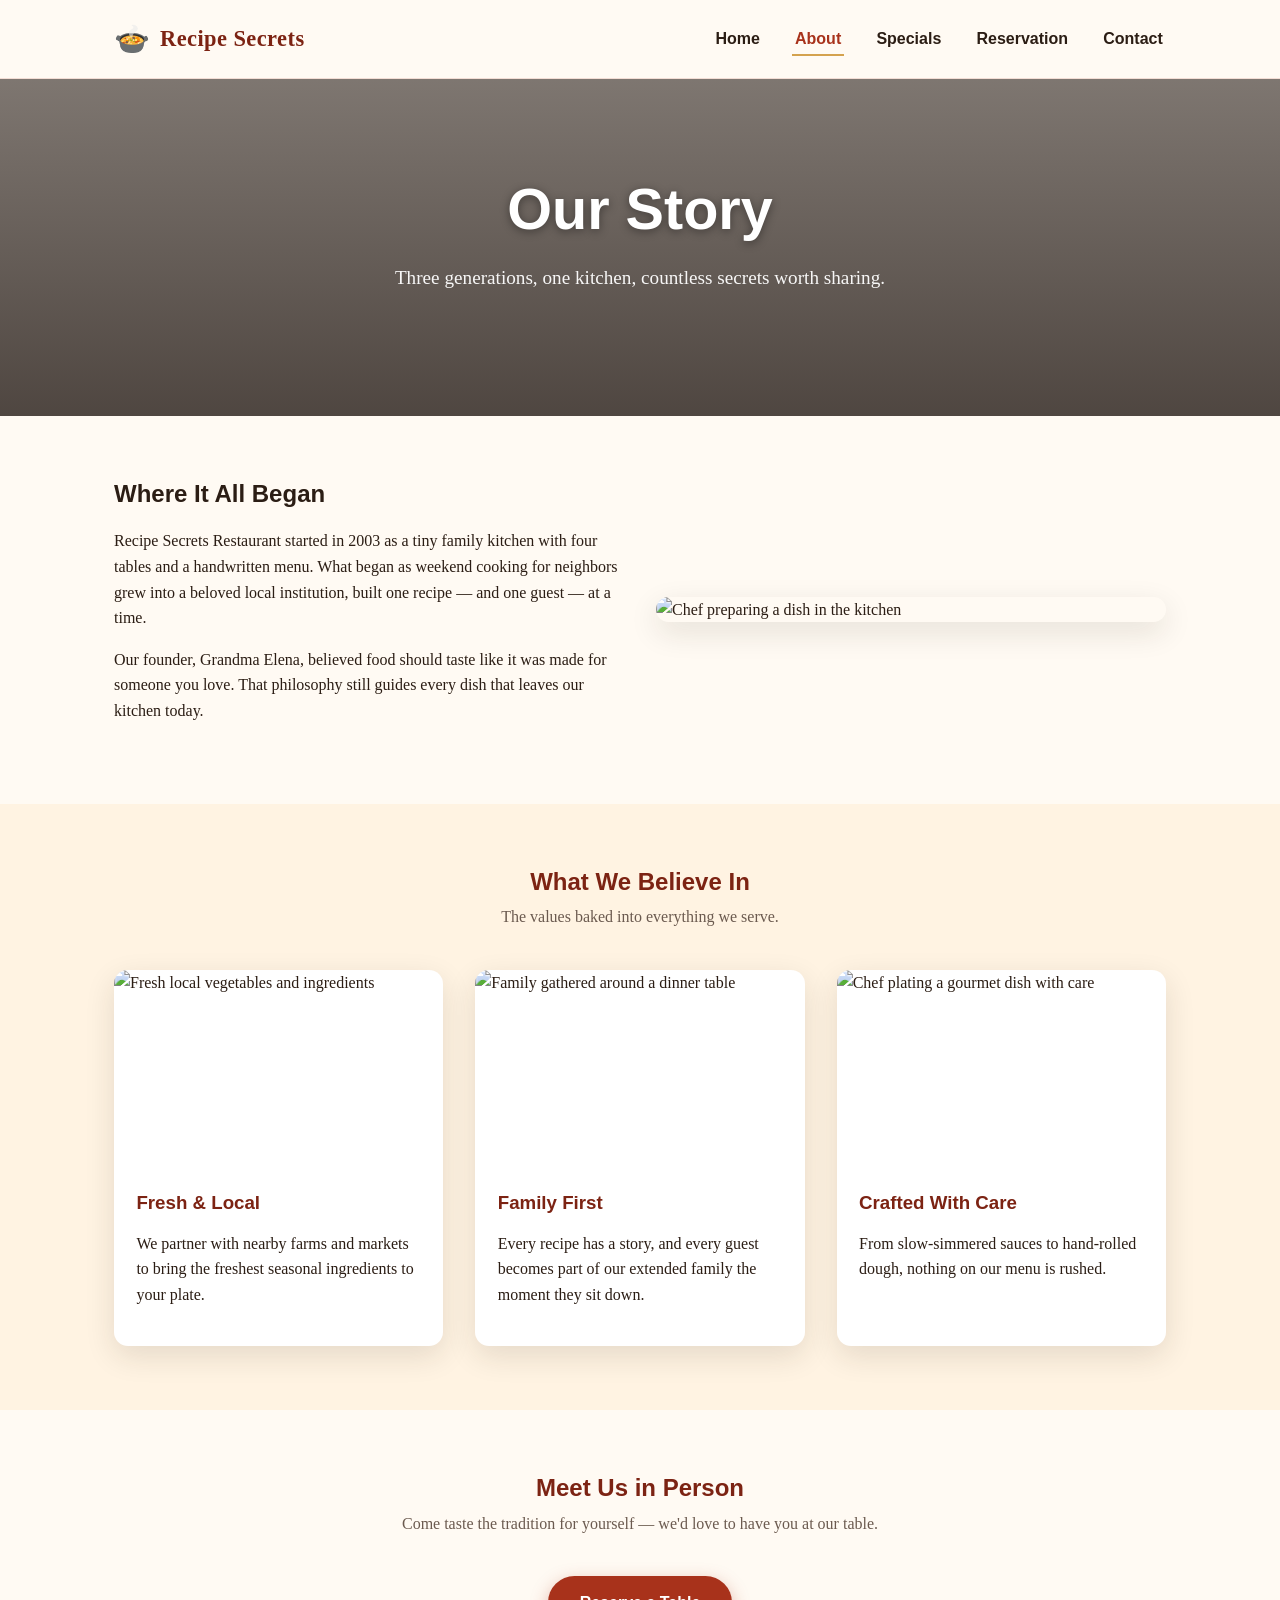
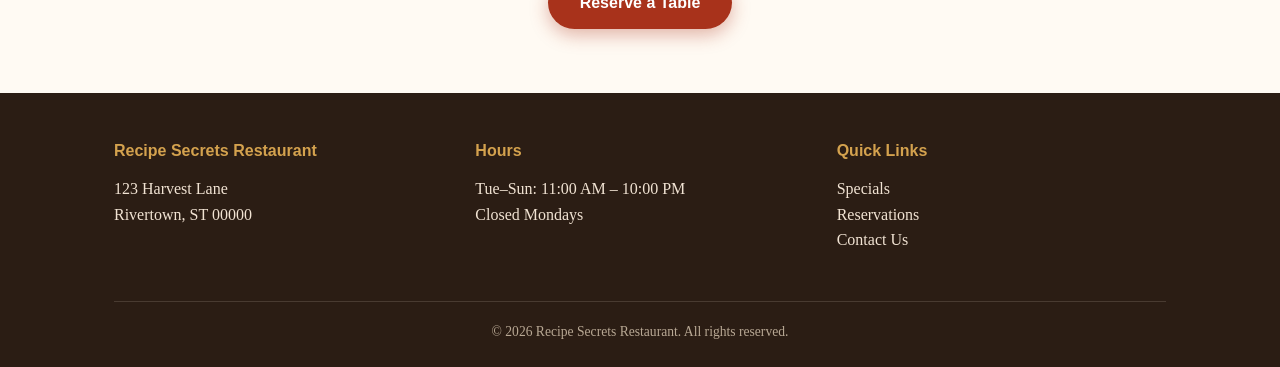
==== about.html @ 327c3c01 "Initial version of Recipe Secrets Restaurant website Vanilla HTML/CSS/JS 5-page site (Home, About, S" ====
<!doctype html>
<html lang="en">
<head>
  <meta charset="UTF-8" />
  <meta name="viewport" content="width=device-width, initial-scale=1.0" />
  <title>About Us | Recipe Secrets Restaurant</title>
  <meta name="description" content="Learn the story behind Recipe Secrets Restaurant and the family who built it." />
  <link rel="icon" href="data:,">
  <link rel="stylesheet" href="css/style.css" />
</head>
<body>
  <header class="site-header">
    <nav class="nav">
      <a href="index.html" class="brand"><span class="brand-icon">🍲</span> Recipe Secrets</a>
      <button class="nav-toggle" aria-label="Toggle navigation" aria-expanded="false">
        <span></span><span></span><span></span>
      </button>
      <ul class="nav-links">
        <li><a href="index.html">Home</a></li>
        <li><a href="about.html" aria-current="page">About</a></li>
        <li><a href="specials.html">Specials</a></li>
        <li><a href="reservation.html">Reservation</a></li>
        <li><a href="contact.html">Contact</a></li>
      </ul>
    </nav>
  </header>

  <main>
    <section class="hero hero-small" style="background-image: url('https://images.unsplash.com/photo-1559339352-11d035aa65de?auto=format&fit=crop&w=1600&q=80');">
      <div class="hero-content">
        <h1>Our Story</h1>
        <p>Three generations, one kitchen, countless secrets worth sharing.</p>
      </div>
    </section>

    <section>
      <div class="container">
        <div class="grid grid-2">
          <div>
            <h2>Where It All Began</h2>
            <p>Recipe Secrets Restaurant started in 2003 as a tiny family kitchen with four tables and a handwritten menu. What began as weekend cooking for neighbors grew into a beloved local institution, built one recipe — and one guest — at a time.</p>
            <p>Our founder, Grandma Elena, believed food should taste like it was made for someone you love. That philosophy still guides every dish that leaves our kitchen today.</p>
          </div>
          <img class="rounded-photo" src="https://images.unsplash.com/photo-1556910103-1c02745aae4d?auto=format&fit=crop&w=800&q=80" alt="Chef preparing a dish in the kitchen" />
        </div>
      </div>
    </section>

    <section class="section-alt">
      <div class="container">
        <h2 class="section-title">What We Believe In</h2>
        <p class="section-subtitle">The values baked into everything we serve.</p>
        <div class="grid grid-3">
          <div class="card">
            <img src="https://images.unsplash.com/photo-1540420773420-3366772f4999?auto=format&fit=crop&w=600&q=80" alt="Fresh local vegetables and ingredients" />
            <div class="card-body">
              <h3>Fresh & Local</h3>
              <p>We partner with nearby farms and markets to bring the freshest seasonal ingredients to your plate.</p>
            </div>
          </div>
          <div class="card">
            <img src="https://images.unsplash.com/photo-1544148103-0773bf10d330?auto=format&fit=crop&w=600&q=80" alt="Family gathered around a dinner table" />
            <div class="card-body">
              <h3>Family First</h3>
              <p>Every recipe has a story, and every guest becomes part of our extended family the moment they sit down.</p>
            </div>
          </div>
          <div class="card">
            <img src="https://images.unsplash.com/photo-1495521821757-a1efb6729352?auto=format&fit=crop&w=600&q=80" alt="Chef plating a gourmet dish with care" />
            <div class="card-body">
              <h3>Crafted With Care</h3>
              <p>From slow-simmered sauces to hand-rolled dough, nothing on our menu is rushed.</p>
            </div>
          </div>
        </div>
      </div>
    </section>

    <section>
      <div class="container" style="text-align: center;">
        <h2 class="section-title">Meet Us in Person</h2>
        <p class="section-subtitle">Come taste the tradition for yourself — we'd love to have you at our table.</p>
        <a href="reservation.html" class="btn">Reserve a Table</a>
      </div>
    </section>
  </main>

  <footer class="site-footer">
    <div class="container">
      <div class="footer-grid">
        <div>
          <h4>Recipe Secrets Restaurant</h4>
          <p>123 Harvest Lane<br />Rivertown, ST 00000</p>
        </div>
        <div>
          <h4>Hours</h4>
          <p>Tue–Sun: 11:00 AM – 10:00 PM<br />Closed Mondays</p>
        </div>
        <div>
          <h4>Quick Links</h4>
          <p>
            <a href="specials.html">Specials</a><br />
            <a href="reservation.html">Reservations</a><br />
            <a href="contact.html">Contact Us</a>
          </p>
        </div>
      </div>
      <div class="footer-bottom">
        &copy; 2026 Recipe Secrets Restaurant. All rights reserved.
      </div>
    </div>
  </footer>

  <script src="js/script.js"></script>
</body>
</html>
---- css/style.css ----
/* Recipe Secrets Restaurant — shared stylesheet */

:root {
  --color-bg: #fffaf3;
  --color-text: #2b1d14;
  --color-primary: #a8321b;
  --color-primary-dark: #7c2313;
  --color-accent: #d4a24e;
  --color-muted: #6b5a4f;
  --color-card: #ffffff;
  --shadow: 0 10px 30px rgba(43, 29, 20, 0.12);
  --radius: 14px;
  --max-width: 1100px;
}

* {
  box-sizing: border-box;
}

html {
  scroll-behavior: smooth;
}

body {
  margin: 0;
  font-family: "Georgia", "Times New Roman", serif;
  background: var(--color-bg);
  color: var(--color-text);
  line-height: 1.6;
}

h1, h2, h3, h4 {
  font-family: "Trebuchet MS", "Segoe UI", sans-serif;
  line-height: 1.2;
  margin-top: 0;
}

a {
  color: var(--color-primary);
}

img {
  max-width: 100%;
  display: block;
}

.container {
  max-width: var(--max-width);
  margin: 0 auto;
  padding: 0 1.5rem;
}

/* ----- Header / Nav ----- */

.site-header {
  position: sticky;
  top: 0;
  z-index: 100;
  background: rgba(255, 250, 243, 0.95);
  backdrop-filter: blur(6px);
  border-bottom: 1px solid rgba(168, 50, 27, 0.15);
}

.nav {
  display: flex;
  align-items: center;
  justify-content: space-between;
  padding: 1rem 1.5rem;
  max-width: var(--max-width);
  margin: 0 auto;
}

.brand {
  display: flex;
  align-items: center;
  gap: 0.6rem;
  font-size: 1.4rem;
  font-weight: bold;
  color: var(--color-primary-dark);
  text-decoration: none;
  letter-spacing: 0.02em;
}

.brand .brand-icon {
  font-size: 1.8rem;
}

.nav-toggle {
  display: none;
  flex-direction: column;
  gap: 5px;
  background: none;
  border: none;
  cursor: pointer;
  padding: 6px;
}

.nav-toggle span {
  width: 26px;
  height: 3px;
  background: var(--color-primary-dark);
  border-radius: 2px;
}

.nav-links {
  display: flex;
  gap: 1.8rem;
  list-style: none;
  margin: 0;
  padding: 0;
}

.nav-links a {
  text-decoration: none;
  color: var(--color-text);
  font-family: "Trebuchet MS", "Segoe UI", sans-serif;
  font-weight: 600;
  padding: 0.4rem 0.2rem;
  border-bottom: 2px solid transparent;
  transition: border-color 0.2s ease, color 0.2s ease;
}

.nav-links a:hover,
.nav-links a[aria-current="page"] {
  color: var(--color-primary);
  border-bottom-color: var(--color-accent);
}

/* ----- Hero ----- */

.hero {
  position: relative;
  min-height: 60vh;
  display: flex;
  align-items: center;
  justify-content: center;
  text-align: center;
  color: #fff;
  background-size: cover;
  background-position: center;
  isolation: isolate;
}

.hero::before {
  content: "";
  position: absolute;
  inset: 0;
  background: linear-gradient(180deg, rgba(20, 10, 5, 0.55), rgba(20, 10, 5, 0.75));
  z-index: -1;
}

.hero-content {
  max-width: 700px;
  padding: 2rem 1.5rem;
}

.hero h1 {
  font-size: clamp(2.2rem, 5vw, 3.6rem);
  margin-bottom: 0.6rem;
  text-shadow: 0 2px 10px rgba(0, 0, 0, 0.4);
}

.hero p {
  font-size: 1.2rem;
  margin-bottom: 1.6rem;
  opacity: 0.95;
}

.hero.hero-small {
  min-height: 34vh;
}

/* ----- Buttons ----- */

.btn {
  display: inline-block;
  padding: 0.85rem 2rem;
  background: var(--color-primary);
  color: #fff;
  border: none;
  border-radius: 50px;
  font-family: "Trebuchet MS", "Segoe UI", sans-serif;
  font-weight: 700;
  font-size: 1rem;
  text-decoration: none;
  cursor: pointer;
  transition: transform 0.15s ease, background 0.2s ease, box-shadow 0.2s ease;
  box-shadow: 0 6px 18px rgba(168, 50, 27, 0.35);
}

.btn:hover {
  background: var(--color-primary-dark);
  transform: translateY(-2px);
}

.btn.btn-outline {
  background: transparent;
  border: 2px solid #fff;
  box-shadow: none;
}

.btn.btn-outline:hover {
  background: rgba(255, 255, 255, 0.15);
}

/* ----- Sections ----- */

section {
  padding: 4rem 0;
}

.section-title {
  text-align: center;
  margin-bottom: 0.5rem;
  color: var(--color-primary-dark);
}

.section-subtitle {
  text-align: center;
  color: var(--color-muted);
  max-width: 600px;
  margin: 0 auto 2.5rem;
}

.section-alt {
  background: #fff3e2;
}

/* ----- Grids / Cards ----- */

.grid {
  display: grid;
  gap: 2rem;
}

.grid-3 {
  grid-template-columns: repeat(auto-fit, minmax(240px, 1fr));
}

.grid-2 {
  grid-template-columns: repeat(auto-fit, minmax(280px, 1fr));
  align-items: center;
}

.card {
  background: var(--color-card);
  border-radius: var(--radius);
  overflow: hidden;
  box-shadow: var(--shadow);
  transition: transform 0.2s ease, box-shadow 0.2s ease;
}

.card:hover {
  transform: translateY(-6px);
  box-shadow: 0 16px 36px rgba(43, 29, 20, 0.2);
}

.card img {
  width: 100%;
  height: 200px;
  object-fit: cover;
}

.card-body {
  padding: 1.4rem;
}

.card-body h3 {
  color: var(--color-primary-dark);
  margin-bottom: 0.4rem;
}

.price-tag {
  float: right;
  color: var(--color-primary);
  font-weight: bold;
}

/* ----- Forms ----- */

.form-card {
  background: var(--color-card);
  border-radius: var(--radius);
  box-shadow: var(--shadow);
  padding: 2.2rem;
  max-width: 600px;
  margin: 0 auto;
}

label {
  display: block;
  font-weight: 700;
  font-family: "Trebuchet MS", "Segoe UI", sans-serif;
  margin-bottom: 0.3rem;
  margin-top: 1.1rem;
}

input,
textarea,
select {
  width: 100%;
  padding: 0.75rem;
  border: 1px solid #dcccb8;
  border-radius: 8px;
  font-size: 1rem;
  font-family: inherit;
  background: #fffdf9;
}

input:focus,
textarea:focus,
select:focus {
  outline: 2px solid var(--color-accent);
  border-color: var(--color-accent);
}

.form-actions {
  margin-top: 1.6rem;
}

.form-note {
  margin-top: 1rem;
  font-size: 0.9rem;
  color: var(--color-muted);
}

.form-success {
  display: none;
  margin-top: 1.5rem;
  padding: 1rem;
  border-radius: 10px;
  background: #e7f6e9;
  color: #1f5e2c;
  font-family: "Trebuchet MS", "Segoe UI", sans-serif;
}

.form-success.visible {
  display: block;
}

.error-text {
  color: var(--color-primary);
  font-size: 0.85rem;
  font-family: "Trebuchet MS", "Segoe UI", sans-serif;
  display: none;
  margin-top: 0.2rem;
}

.field-invalid input,
.field-invalid textarea,
.field-invalid select {
  border-color: var(--color-primary);
}

.field-invalid .error-text {
  display: block;
}

/* ----- Info blocks ----- */

.info-list {
  list-style: none;
  padding: 0;
  margin: 0;
}

.info-list li {
  display: flex;
  gap: 0.8rem;
  margin-bottom: 1.1rem;
  align-items: flex-start;
}

.info-list .icon {
  font-size: 1.4rem;
}

.quote {
  font-style: italic;
  font-size: 1.3rem;
  text-align: center;
  max-width: 700px;
  margin: 0 auto;
  color: var(--color-primary-dark);
}

.rounded-photo {
  border-radius: var(--radius);
  box-shadow: var(--shadow);
}

/* ----- Footer ----- */

.site-footer {
  background: #2b1d14;
  color: #f1e3d3;
  padding: 3rem 0 1.5rem;
}

.footer-grid {
  display: grid;
  grid-template-columns: repeat(auto-fit, minmax(200px, 1fr));
  gap: 2rem;
  margin-bottom: 2rem;
}

.footer-grid h4 {
  color: var(--color-accent);
  margin-bottom: 0.8rem;
}

.site-footer a {
  color: #f1e3d3;
  text-decoration: none;
}

.site-footer a:hover {
  color: var(--color-accent);
}

.footer-bottom {
  text-align: center;
  font-size: 0.85rem;
  border-top: 1px solid rgba(241, 227, 211, 0.15);
  padding-top: 1.2rem;
  color: #b8a894;
}

/* ----- Responsive ----- */

@media (max-width: 760px) {
  .nav-toggle {
    display: flex;
  }

  .nav-links {
    position: absolute;
    top: 100%;
    left: 0;
    right: 0;
    background: var(--color-bg);
    flex-direction: column;
    gap: 0;
    display: none;
    border-bottom: 1px solid rgba(168, 50, 27, 0.15);
  }

  .nav-links.open {
    display: flex;
  }

  .nav-links li {
    border-top: 1px solid rgba(168, 50, 27, 0.1);
  }

  .nav-links a {
    display: block;
    padding: 1rem 1.5rem;
  }
}
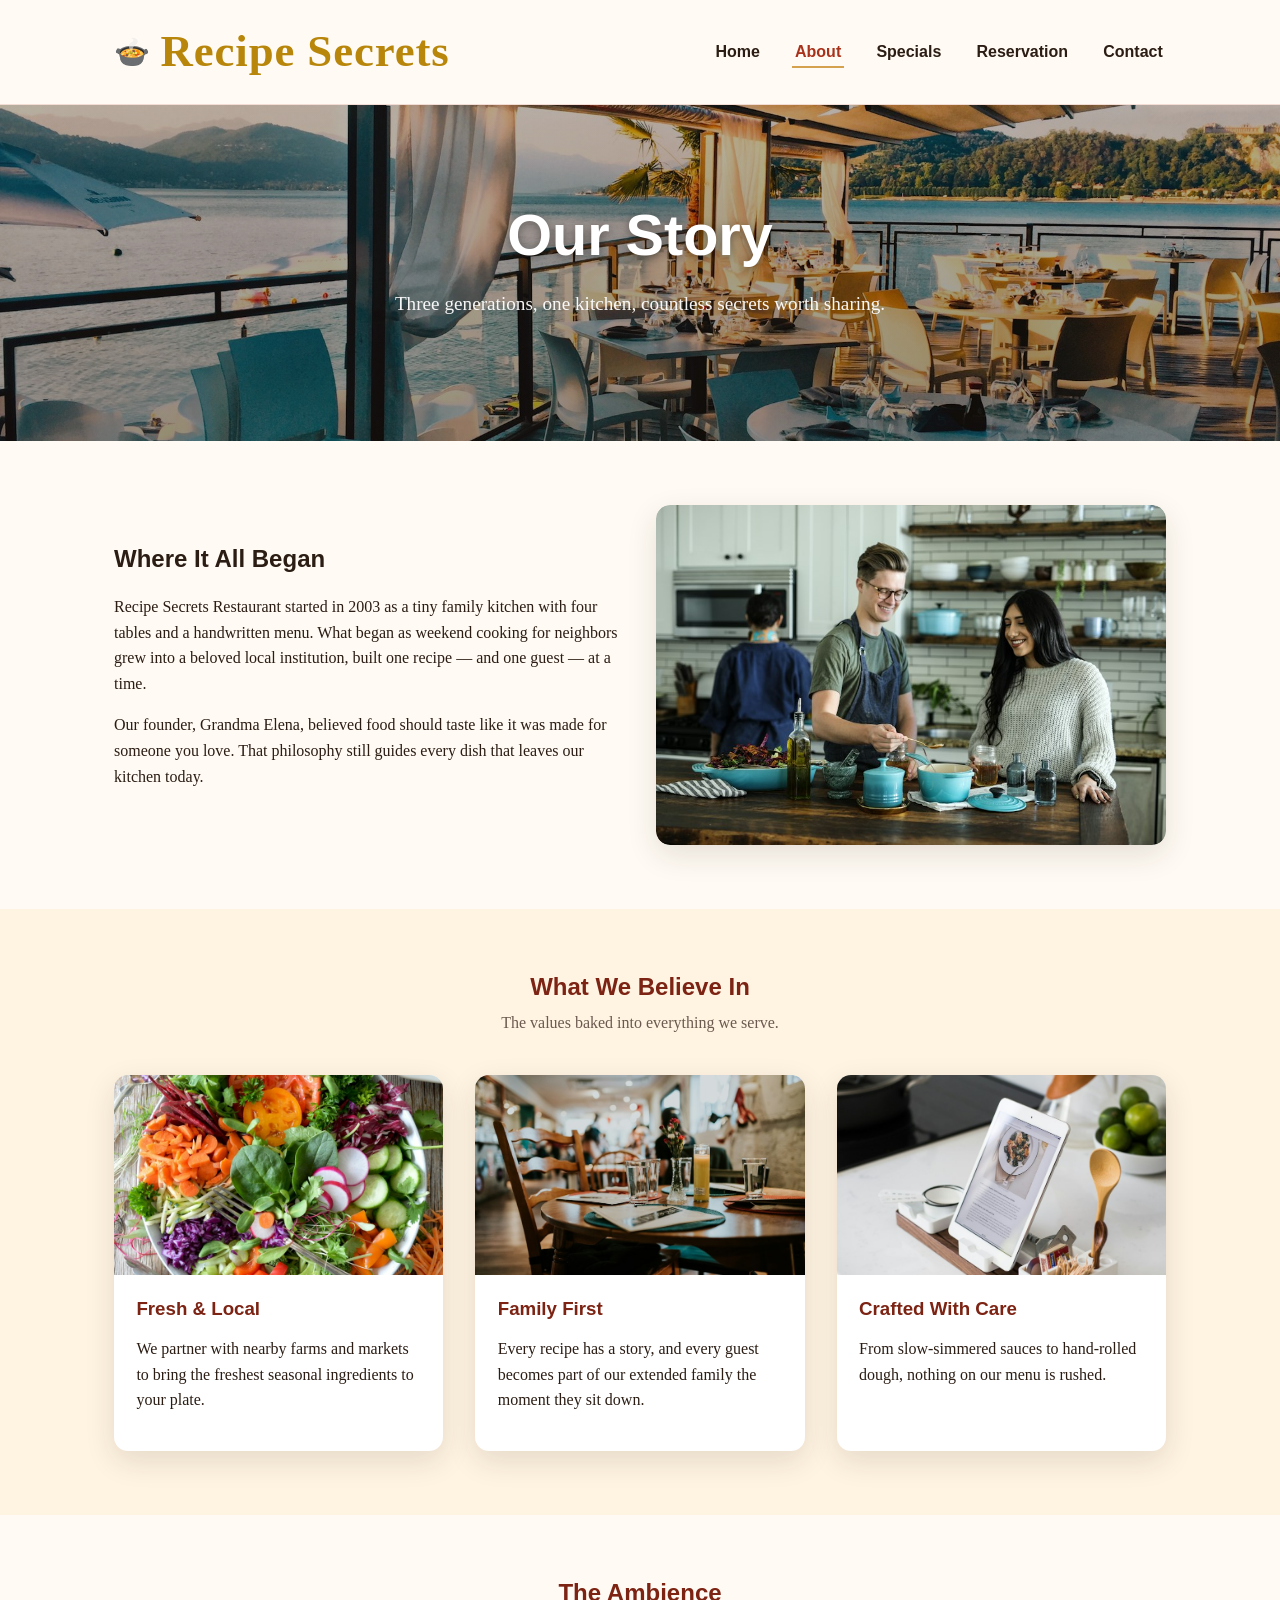
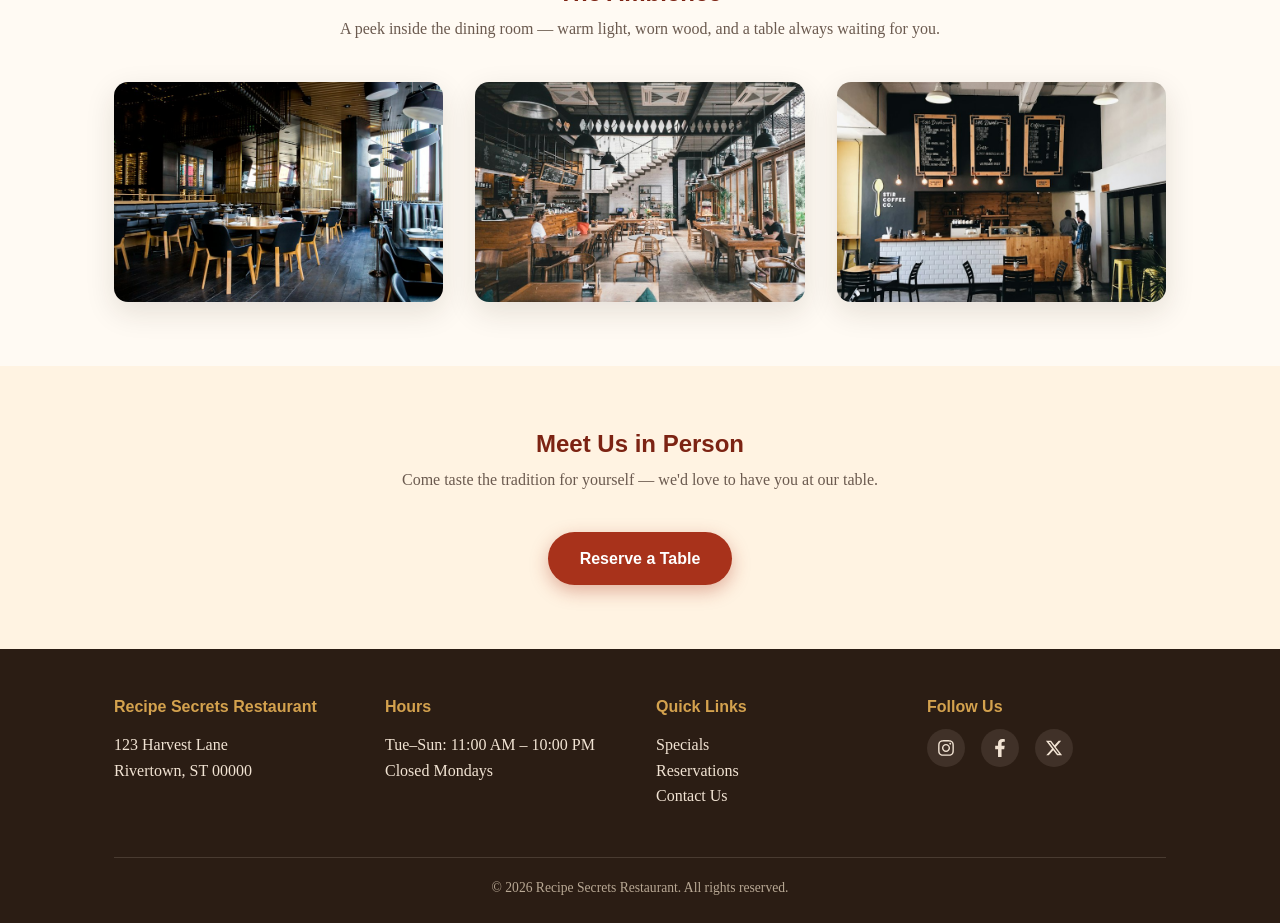
==== commit d0c3f0ed: "Download images locally, add specials data, scroll-reveal, map, forms, and docs Closes out the remai" ====
--- a/about.html
+++ b/about.html
@@ -5,7 +5,16 @@
   <meta name="viewport" content="width=device-width, initial-scale=1.0" />
   <title>About Us | Recipe Secrets Restaurant</title>
   <meta name="description" content="Learn the story behind Recipe Secrets Restaurant and the family who built it." />
-  <link rel="icon" href="data:,">
+
+  <!-- Open Graph -->
+  <meta property="og:type" content="website" />
+  <meta property="og:title" content="Our Story | Recipe Secrets Restaurant" />
+  <meta property="og:description" content="Three generations, one kitchen, countless secrets worth sharing." />
+  <meta property="og:image" content="images/hero-about.jpg" />
+
+  <!-- Favicon: inline SVG, a cream "R" on a paprika-red circle -->
+  <link rel="icon" type="image/svg+xml" href="data:image/svg+xml,%3Csvg xmlns='http://www.w3.org/2000/svg' viewBox='0 0 100 100'%3E%3Ccircle cx='50' cy='50' r='50' fill='%23a8321b'/%3E%3Ctext x='50' y='68' font-size='55' font-family='Georgia,serif' font-weight='bold' fill='%23fffaf3' text-anchor='middle'%3ER%3C/text%3E%3C/svg%3E">
+
   <link rel="stylesheet" href="css/style.css" />
 </head>
 <body>
@@ -26,7 +35,7 @@
   </header>
 
   <main>
-    <section class="hero hero-small" style="background-image: url('https://images.unsplash.com/photo-1559339352-11d035aa65de?auto=format&fit=crop&w=1600&q=80');">
+    <section class="hero hero-small" style="background-image: url('images/hero-about.jpg');">
       <div class="hero-content">
         <h1>Our Story</h1>
         <p>Three generations, one kitchen, countless secrets worth sharing.</p>
@@ -41,7 +50,9 @@
             <p>Recipe Secrets Restaurant started in 2003 as a tiny family kitchen with four tables and a handwritten menu. What began as weekend cooking for neighbors grew into a beloved local institution, built one recipe — and one guest — at a time.</p>
             <p>Our founder, Grandma Elena, believed food should taste like it was made for someone you love. That philosophy still guides every dish that leaves our kitchen today.</p>
           </div>
-          <img class="rounded-photo" src="https://images.unsplash.com/photo-1556910103-1c02745aae4d?auto=format&fit=crop&w=800&q=80" alt="Chef preparing a dish in the kitchen" />
+          <div class="rounded-photo-wrap reveal">
+            <img class="rounded-photo" src="images/content-chef-kitchen.jpg" alt="Chef preparing a dish in the kitchen" loading="lazy" />
+          </div>
         </div>
       </div>
     </section>
@@ -52,21 +63,27 @@
         <p class="section-subtitle">The values baked into everything we serve.</p>
         <div class="grid grid-3">
           <div class="card">
-            <img src="https://images.unsplash.com/photo-1540420773420-3366772f4999?auto=format&fit=crop&w=600&q=80" alt="Fresh local vegetables and ingredients" />
+            <div class="card-img-wrap">
+              <img src="images/card-fresh-local.jpg" alt="Fresh local vegetables and ingredients" loading="lazy" />
+            </div>
             <div class="card-body">
               <h3>Fresh & Local</h3>
               <p>We partner with nearby farms and markets to bring the freshest seasonal ingredients to your plate.</p>
             </div>
           </div>
           <div class="card">
-            <img src="https://images.unsplash.com/photo-1544148103-0773bf10d330?auto=format&fit=crop&w=600&q=80" alt="Family gathered around a dinner table" />
+            <div class="card-img-wrap">
+              <img src="images/card-family.jpg" alt="Family gathered around a dinner table" loading="lazy" />
+            </div>
             <div class="card-body">
               <h3>Family First</h3>
               <p>Every recipe has a story, and every guest becomes part of our extended family the moment they sit down.</p>
             </div>
           </div>
           <div class="card">
-            <img src="https://images.unsplash.com/photo-1495521821757-a1efb6729352?auto=format&fit=crop&w=600&q=80" alt="Chef plating a gourmet dish with care" />
+            <div class="card-img-wrap">
+              <img src="images/card-plating.jpg" alt="Chef plating a gourmet dish with care" loading="lazy" />
+            </div>
             <div class="card-body">
               <h3>Crafted With Care</h3>
               <p>From slow-simmered sauces to hand-rolled dough, nothing on our menu is rushed.</p>
@@ -77,6 +94,24 @@
     </section>
 
     <section>
+      <div class="container">
+        <h2 class="section-title">The Ambience</h2>
+        <p class="section-subtitle">A peek inside the dining room — warm light, worn wood, and a table always waiting for you.</p>
+        <div class="grid grid-3">
+          <a class="gallery-item reveal" href="images/ambience-table-setting.jpg" target="_blank" rel="noopener">
+            <img src="images/ambience-table-setting.jpg" alt="Candlelit table setting in the dining room" loading="lazy" />
+          </a>
+          <a class="gallery-item reveal" href="images/ambience-dining-room.jpg" target="_blank" rel="noopener">
+            <img src="images/ambience-dining-room.jpg" alt="Warm, inviting dining room interior" loading="lazy" />
+          </a>
+          <a class="gallery-item reveal" href="images/ambience-bar.jpg" target="_blank" rel="noopener">
+            <img src="images/ambience-bar.jpg" alt="Cozy bar area with ambient lighting" loading="lazy" />
+          </a>
+        </div>
+      </div>
+    </section>
+
+    <section class="section-alt">
       <div class="container" style="text-align: center;">
         <h2 class="section-title">Meet Us in Person</h2>
         <p class="section-subtitle">Come taste the tradition for yourself — we'd love to have you at our table.</p>
@@ -104,6 +139,21 @@
             <a href="contact.html">Contact Us</a>
           </p>
         </div>
+        <div>
+          <h4>Follow Us</h4>
+          <!-- Placeholder social links — replace with the restaurant's real profile URLs -->
+          <div class="footer-social">
+            <a href="https://instagram.com/example" aria-label="Recipe Secrets on Instagram" target="_blank" rel="noopener">
+              <svg viewBox="0 0 448 512" aria-hidden="true"><path d="M224.1 141c-63.6 0-114.9 51.3-114.9 114.9s51.3 114.9 114.9 114.9S339 319.5 339 255.9 287.7 141 224.1 141zm0 189.6c-41.1 0-74.7-33.5-74.7-74.7s33.5-74.7 74.7-74.7 74.7 33.5 74.7 74.7-33.6 74.7-74.7 74.7zm146.4-194.3c0 14.9-12 26.8-26.8 26.8-14.9 0-26.8-12-26.8-26.8s12-26.8 26.8-26.8 26.8 12 26.8 26.8zm76.1 27.2c-1.7-35.9-9.9-67.7-36.2-93.9-26.2-26.2-58-34.4-93.9-36.2-37-2.1-147.9-2.1-184.9 0-35.8 1.7-67.6 9.9-93.9 36.1s-34.4 58-36.2 93.9c-2.1 37-2.1 147.9 0 184.9 1.7 35.9 9.9 67.7 36.2 93.9s58 34.4 93.9 36.2c37 2.1 147.9 2.1 184.9 0 35.9-1.7 67.7-9.9 93.9-36.2 26.2-26.2 34.4-58 36.2-93.9 2.1-37 2.1-147.8 0-184.8zM398.8 388c-7.8 19.6-22.9 34.7-42.6 42.6-29.5 11.7-99.5 9-132.1 9s-102.7 2.6-132.1-9c-19.6-7.8-34.7-22.9-42.6-42.6-11.7-29.5-9-99.5-9-132.1s-2.6-102.7 9-132.1c7.8-19.6 22.9-34.7 42.6-42.6 29.5-11.7 99.5-9 132.1-9s102.7-2.6 132.1 9c19.6 7.8 34.7 22.9 42.6 42.6 11.7 29.5 9 99.5 9 132.1s2.7 102.7-9 132.1z"/></svg>
+            </a>
+            <a href="https://facebook.com/example" aria-label="Recipe Secrets on Facebook" target="_blank" rel="noopener">
+              <svg viewBox="0 0 320 512" aria-hidden="true"><path d="M279.14 288l14.22-92.66h-88.91v-66.5c0-25.35 12.42-50.06 52.24-50.06h40.42V6.26S260.43 0 225.36 0c-73.22 0-121.08 44.38-121.08 124.72v70.62H22.89V288h81.39v224h100.17V288z"/></svg>
+            </a>
+            <a href="https://x.com/example" aria-label="Recipe Secrets on X" target="_blank" rel="noopener">
+              <svg viewBox="0 0 512 512" aria-hidden="true"><path d="M389.2 48h70.6L305.6 224.2 487 464H345L233.7 318.6 106.5 464H35.8l164.9-188.5L26.8 48H172.4L272.9 180.9 389.2 48zM364.4 421.8h39.1L151.1 88h-42L364.4 421.8z"/></svg>
+            </a>
+          </div>
+        </div>
       </div>
       <div class="footer-bottom">
         &copy; 2026 Recipe Secrets Restaurant. All rights reserved.
@@ -111,6 +161,6 @@
     </div>
   </footer>
 
-  <script src="js/script.js"></script>
+  <script src="js/main.js"></script>
 </body>
 </html>
--- a/css/style.css
+++ b/css/style.css
@@ -39,6 +39,13 @@
   color: var(--color-primary);
 }
 
+a:focus-visible,
+button:focus-visible,
+.nav-toggle:focus-visible {
+  outline: 3px solid var(--color-accent);
+  outline-offset: 2px;
+}
+
 img {
   max-width: 100%;
   display: block;
@@ -74,9 +81,9 @@
   display: flex;
   align-items: center;
   gap: 0.6rem;
-  font-size: 1.4rem;
+  font-size: 2.8rem;
   font-weight: bold;
-  color: var(--color-primary-dark);
+  color: #b8860b;
   text-decoration: none;
   letter-spacing: 0.02em;
 }
@@ -145,7 +152,7 @@
   content: "";
   position: absolute;
   inset: 0;
-  background: linear-gradient(180deg, rgba(20, 10, 5, 0.55), rgba(20, 10, 5, 0.75));
+  background: linear-gradient(180deg, rgba(20, 10, 5, 0.3), rgba(20, 10, 5, 0.45));
   z-index: -1;
 }
 
@@ -255,10 +262,42 @@
   box-shadow: 0 16px 36px rgba(43, 29, 20, 0.2);
 }
 
-.card img {
+.card-img-wrap {
+  overflow: hidden;
+  display: block;
+}
+
+.card img,
+.card-img-wrap img {
   width: 100%;
   height: 200px;
   object-fit: cover;
+  display: block;
+  transition: transform 0.4s ease;
+}
+
+.card:hover img {
+  transform: scale(1.08);
+}
+
+/* Ambience gallery images also get the hover-zoom treatment */
+.gallery-item {
+  overflow: hidden;
+  border-radius: var(--radius);
+  box-shadow: var(--shadow);
+  display: block;
+}
+
+.gallery-item img {
+  width: 100%;
+  height: 220px;
+  object-fit: cover;
+  display: block;
+  transition: transform 0.4s ease;
+}
+
+.gallery-item:hover img {
+  transform: scale(1.08);
 }
 
 .card-body {
@@ -268,6 +307,14 @@
 .card-body h3 {
   color: var(--color-primary-dark);
   margin-bottom: 0.4rem;
+}
+
+.specials-group {
+  margin-bottom: 3.5rem;
+}
+
+.specials-group:last-child {
+  margin-bottom: 0;
 }
 
 .price-tag {
@@ -384,9 +431,110 @@
   color: var(--color-primary-dark);
 }
 
+.rounded-photo-wrap {
+  overflow: hidden;
+  border-radius: var(--radius);
+  box-shadow: var(--shadow);
+  display: block;
+}
+
+.rounded-photo-wrap img {
+  display: block;
+  width: 100%;
+  transition: transform 0.4s ease;
+}
+
+.rounded-photo-wrap:hover img {
+  transform: scale(1.06);
+}
+
 .rounded-photo {
   border-radius: var(--radius);
   box-shadow: var(--shadow);
+}
+
+/* ----- Testimonials strip ----- */
+
+.testimonial-strip {
+  display: grid;
+  gap: 1.5rem;
+  grid-template-columns: repeat(auto-fit, minmax(240px, 1fr));
+}
+
+.testimonial {
+  background: var(--color-card);
+  border-radius: var(--radius);
+  box-shadow: var(--shadow);
+  padding: 1.6rem;
+  text-align: center;
+}
+
+.testimonial p.quote {
+  font-size: 1.05rem;
+  margin-bottom: 0.8rem;
+}
+
+.testimonial cite {
+  display: block;
+  font-style: normal;
+  font-weight: 700;
+  color: var(--color-primary-dark);
+  font-family: "Trebuchet MS", "Segoe UI", sans-serif;
+}
+
+/* ----- Footer social icons ----- */
+
+.footer-social {
+  display: flex;
+  gap: 1rem;
+  margin-top: 0.8rem;
+}
+
+.footer-social a {
+  display: inline-flex;
+  align-items: center;
+  justify-content: center;
+  width: 38px;
+  height: 38px;
+  border-radius: 50%;
+  background: rgba(241, 227, 211, 0.1);
+  transition: background 0.2s ease, transform 0.2s ease;
+}
+
+.footer-social a:hover {
+  background: var(--color-accent);
+  transform: translateY(-2px);
+}
+
+.footer-social svg {
+  width: 18px;
+  height: 18px;
+  fill: #f1e3d3;
+}
+
+.footer-social a:hover svg {
+  fill: #2b1d14;
+}
+
+/* ----- Scroll-reveal animations ----- */
+
+.reveal {
+  opacity: 0;
+  transform: translateY(24px);
+  transition: opacity 0.6s ease, transform 0.6s ease;
+}
+
+.reveal.visible {
+  opacity: 1;
+  transform: translateY(0);
+}
+
+@media (prefers-reduced-motion: reduce) {
+  .reveal {
+    opacity: 1;
+    transform: none;
+    transition: none;
+  }
 }
 
 /* ----- Footer ----- */
@@ -429,6 +577,10 @@
 /* ----- Responsive ----- */
 
 @media (max-width: 760px) {
+  .brand {
+    font-size: 1.6rem;
+  }
+
   .nav-toggle {
     display: flex;
   }
